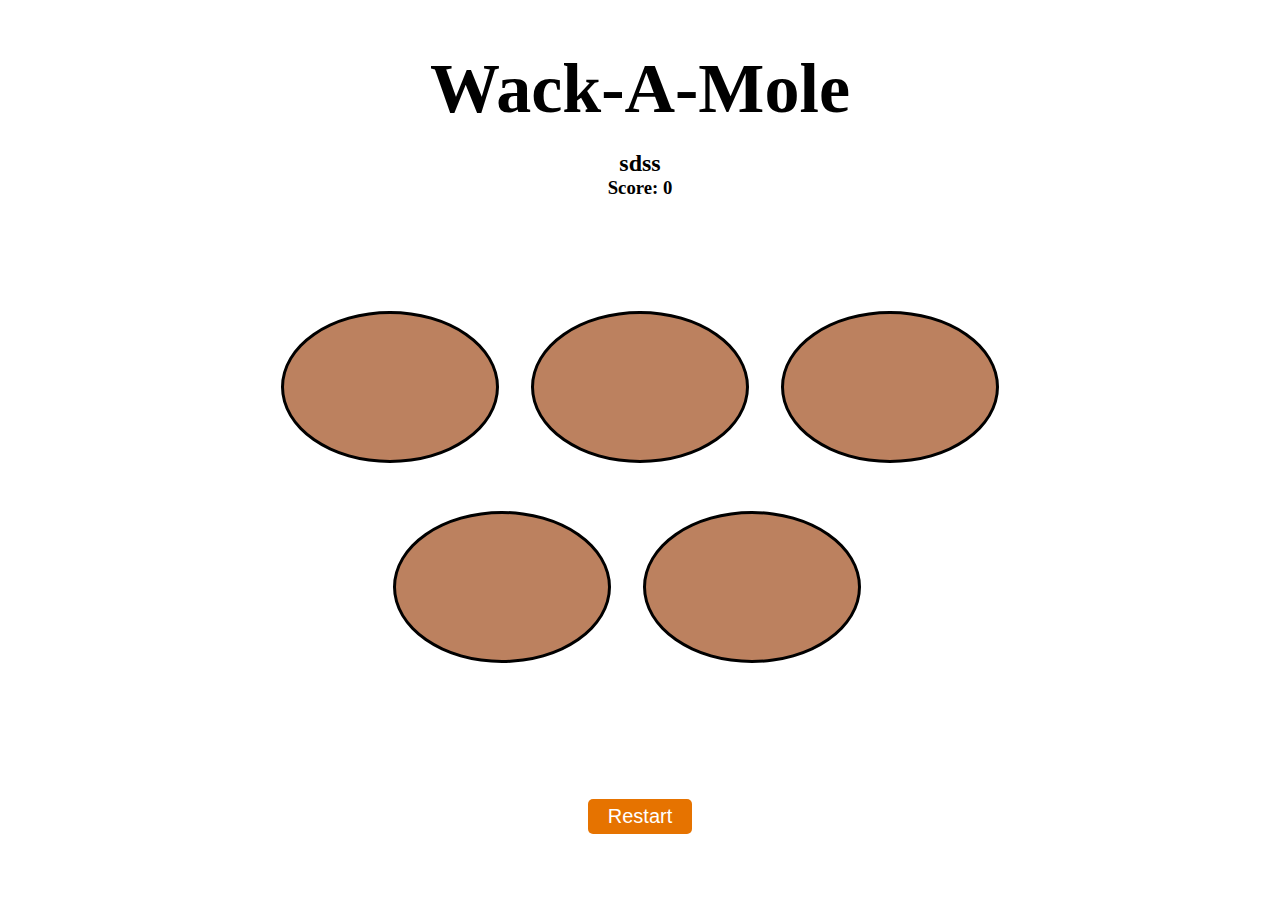
==== index.html @ bea44535 "called all my variables from html document" ====
<!DOCTYPE html>
<html lang="en">

<head>
    <meta charset="UTF-8">
    <meta http-equiv="X-UA-Compatible" content="IE=edge">
    <meta name="viewport" content="width=device-width, initial-scale=1.0">
    <link rel="stylesheet" type="text/css" href="style.css">
    <script defer src="app.js" charset="utf-8"></script>
    <title>Wack-A-Mole</title>
</head>

<body>
    <header>
        <h1>Wack-A-Mole</h1>
    </header>
    <section>
        <h2 id="live-status">sdss</h2>
        <h3>Score: <span id="player-score">0</span></h3>
    </section>
    <section class="container">
        <div class="cell cell-top" cell-index="1"></div>
        <div class="cell cell-top" cell-index="2"></div>
        <div class="cell cell-top" grid-index="3"></div>
        <div class="cell cell-bottom" cell-index="4"></div>
        <div class="cell cell-bottom" cell-index="5"></div>
    </section>

    <footer>
        <button id="restart-button">Restart</button>
    </footer>
</body>

</html>
---- style.css ----
* {
    padding: 0;
    margin: 0;
}

body {
    display: flex;
    flex-direction: column;
    align-items: center;
    text-align: center;

    background-image: url(https://opengameart.org/sites/default/files/grass_template2_0.jpg);
    background-repeat: no-repeat;
    background-size: cover;

}

h1 {
    margin: .2em 1em;
    padding: .5em 1em .1em 1em;
    font-size: 70px;
}

.container {
    display: grid;
    grid-template-columns: 250px 250px 250px;
    grid-template-rows: 200px 200px;
    margin: 5rem;
}

.cell {
    border: 3px solid black;
    border-radius: 70%;
    background-color: #BC815F;

    cursor: pointer;

}

.cell:hover,
button:hover {
    background-color: #e673008f;
}

.cell-top {
    margin: 2rem 1rem 1rem 1rem;


}

.cell-bottom {
    display: flex;
    position: relative;
    left: 7rem;
    margin: 2rem 1rem 1rem 1rem;
    padding: 3rem;
    justify-content: space-between;


}

button {
    margin: 2em;
    padding: .3em 1em;
    font-size: 20px;
    background-color: #e67300;
    border-radius: 5px;
    border: none;
    color: white;
    cursor: pointer;
}
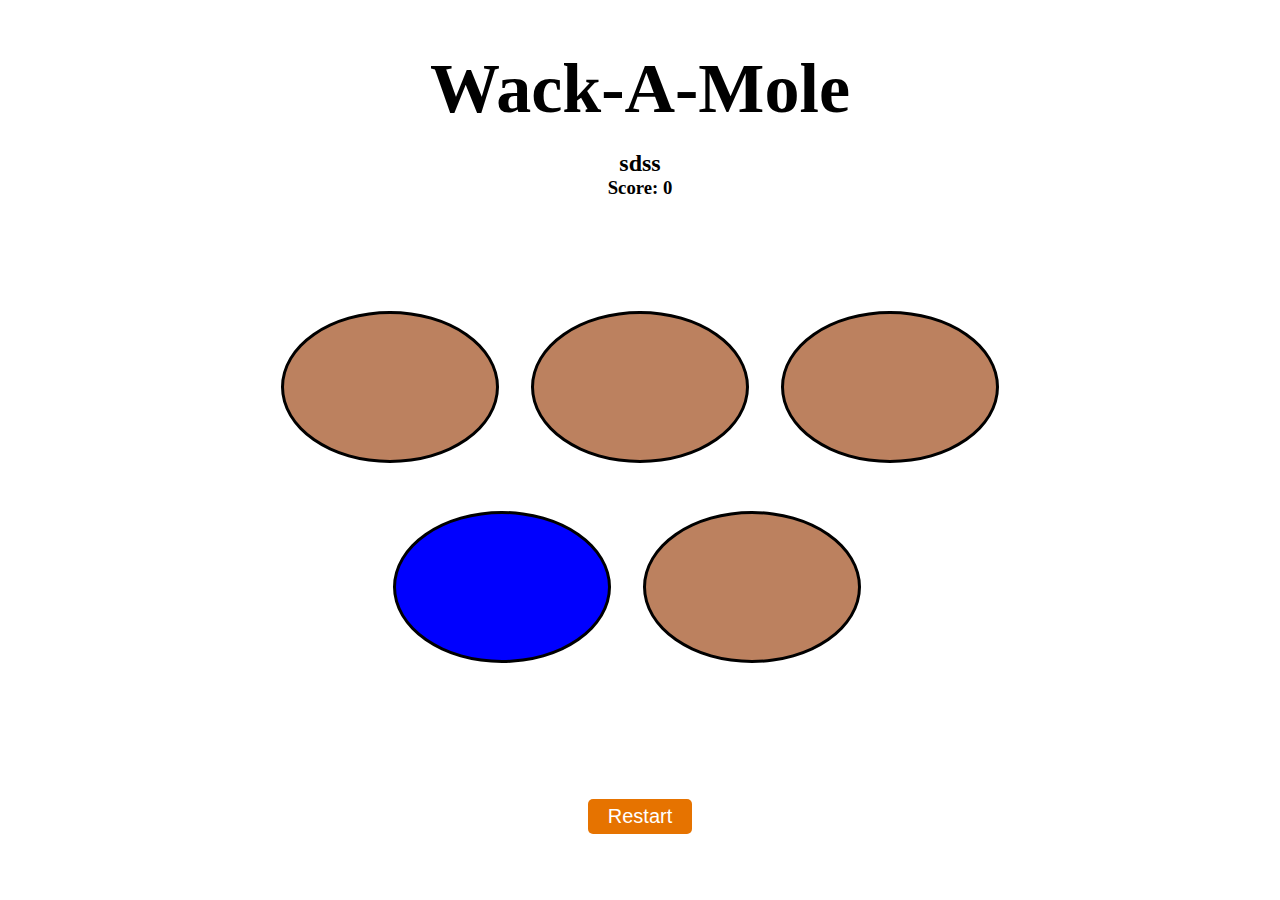
==== commit 41faf406: "added randomization" ====
--- a/index.html
+++ b/index.html
@@ -19,11 +19,11 @@
         <h3>Score: <span id="player-score">0</span></h3>
     </section>
     <section class="container">
-        <div class="cell cell-top" cell-index="1"></div>
-        <div class="cell cell-top" cell-index="2"></div>
-        <div class="cell cell-top" grid-index="3"></div>
-        <div class="cell cell-bottom" cell-index="4"></div>
-        <div class="cell cell-bottom" cell-index="5"></div>
+        <div class="cell cell-top" id="1"></div>
+        <div class="cell cell-top" id="2"></div>
+        <div class="cell cell-top" id="3"></div>
+        <div class="cell cell-bottom" id="4"></div>
+        <div class="cell cell-bottom" id="5"></div>
     </section>
 
     <footer>
--- a/style.css
+++ b/style.css
@@ -53,7 +53,6 @@
     position: relative;
     left: 7rem;
     margin: 2rem 1rem 1rem 1rem;
-    padding: 3rem;
     justify-content: space-between;
 
 
@@ -68,4 +67,8 @@
     border: none;
     color: white;
     cursor: pointer;
+}
+
+.mole {
+    background-color: blue;
 }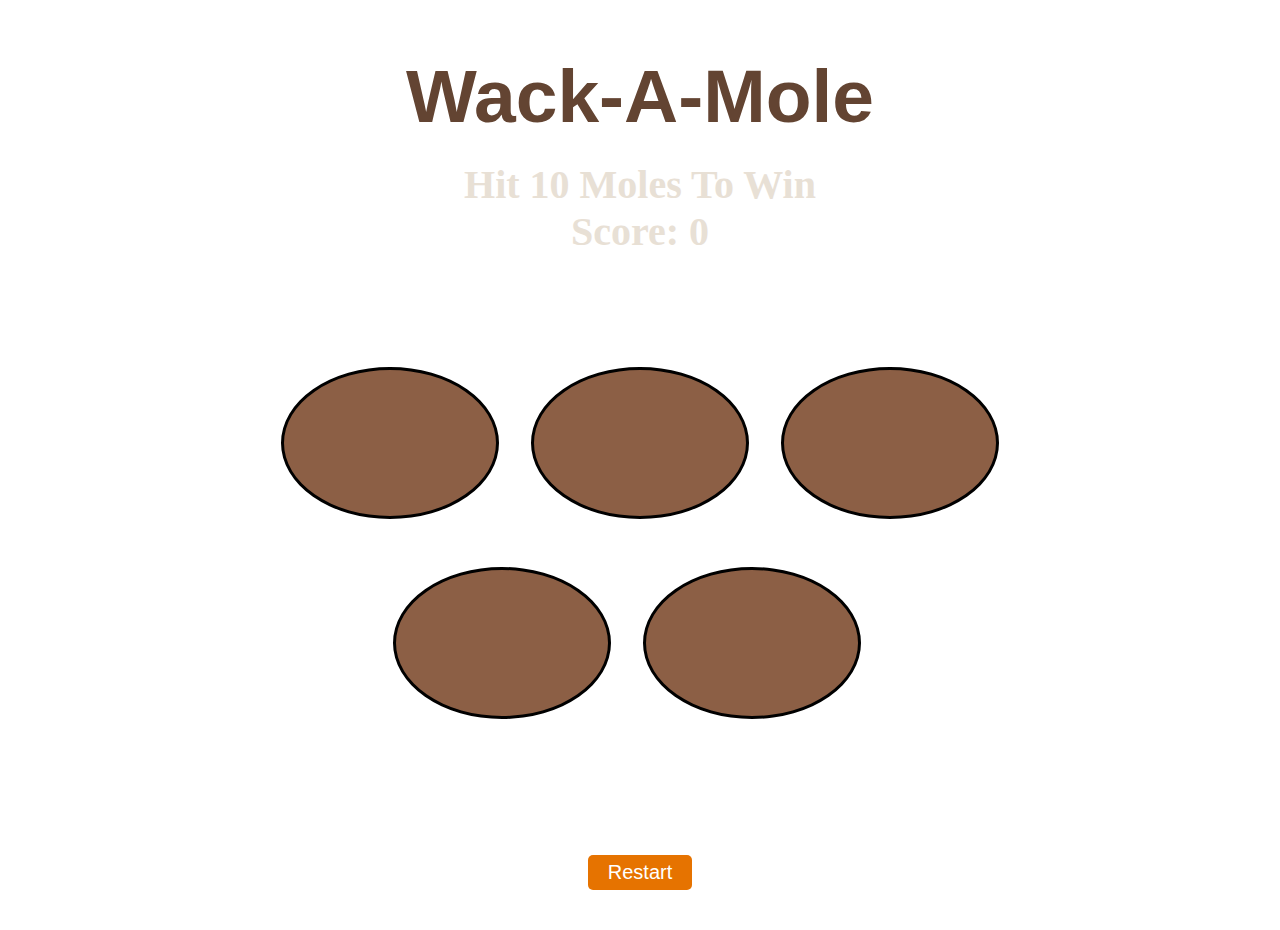
==== commit 37aa0264: "added sound effects and costum fonts" ====
--- a/index.html
+++ b/index.html
@@ -5,6 +5,7 @@
     <meta charset="UTF-8">
     <meta http-equiv="X-UA-Compatible" content="IE=edge">
     <meta name="viewport" content="width=device-width, initial-scale=1.0">
+    <link href="http://fonts.cdnfonts.com/css/maceriamlapide" rel="stylesheet">
     <link rel="stylesheet" type="text/css" href="style.css">
     <script defer src="app.js" charset="utf-8"></script>
     <title>Wack-A-Mole</title>
--- a/style.css
+++ b/style.css
@@ -16,9 +16,17 @@
 }
 
 h1 {
+    font-family: 'MaceriamPutri', sans-serif;
     margin: .2em 1em;
     padding: .5em 1em .1em 1em;
-    font-size: 70px;
+    font-size: 75px;
+    color: #634432;
+}
+
+h2,
+h3 {
+    color: #e8e0d5;
+    font-size: 40px;
 }
 
 .container {
@@ -31,16 +39,12 @@
 .cell {
     border: 3px solid black;
     border-radius: 70%;
-    background-color: #BC815F;
+    background-color: #8c5f45;
 
     cursor: pointer;
 
 }
 
-.cell:hover,
-button:hover {
-    background-color: #e673008f;
-}
 
 .cell-top {
     margin: 2rem 1rem 1rem 1rem;
@@ -70,5 +74,11 @@
 }
 
 .mole {
-    background-color: blue;
+    background-image: url('../images/mole.png');
+    background-size: cover;
+}
+
+.mole:active {
+    background-image: url('../images/mole2.png');
+    background-size: cover;
 }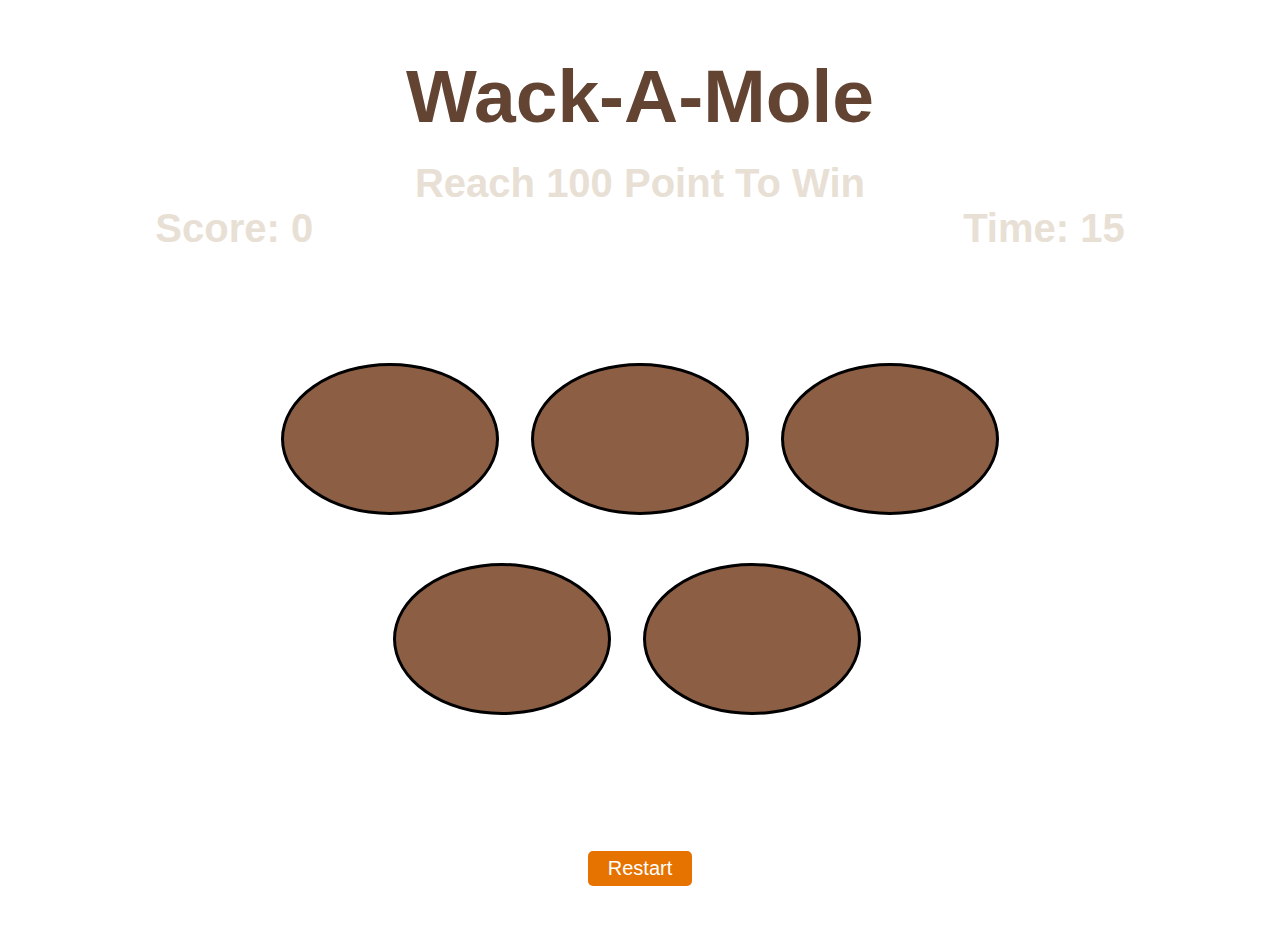
==== commit 92b8a832: "updated the markdown page, and fixed bugs like music keeps playing after game over and timer not wan" ====
--- a/index.html
+++ b/index.html
@@ -5,6 +5,7 @@
     <meta charset="UTF-8">
     <meta http-equiv="X-UA-Compatible" content="IE=edge">
     <meta name="viewport" content="width=device-width, initial-scale=1.0">
+    <link href="http://fonts.cdnfonts.com/css/minecraftia" rel="stylesheet">
     <link href="http://fonts.cdnfonts.com/css/maceriamlapide" rel="stylesheet">
     <link rel="stylesheet" type="text/css" href="style.css">
     <script defer src="app.js" charset="utf-8"></script>
@@ -17,7 +18,10 @@
     </header>
     <section>
         <h2 id="live-status">sdss</h2>
-        <h3>Score: <span id="player-score">0</span></h3>
+        <div id="counters">
+            <h3>Score: <span id="player-score">0</span></h3>
+            <h3>Time: <span id="seconds"></span></h3>
+        </div>
     </section>
     <section class="container">
         <div class="cell cell-top" id="1"></div>
--- a/style.css
+++ b/style.css
@@ -25,6 +25,7 @@
 
 h2,
 h3 {
+    font-family: 'Minecraftia', sans-serif;
     color: #e8e0d5;
     font-size: 40px;
 }
@@ -81,4 +82,15 @@
 .mole:active {
     background-image: url('../images/mole2.png');
     background-size: cover;
+}
+
+#counters {
+    display: inline-flex;
+    flex-direction: row;
+    justify-content: space-between;
+
+}
+
+#player-score {
+    margin-right: 650px;
 }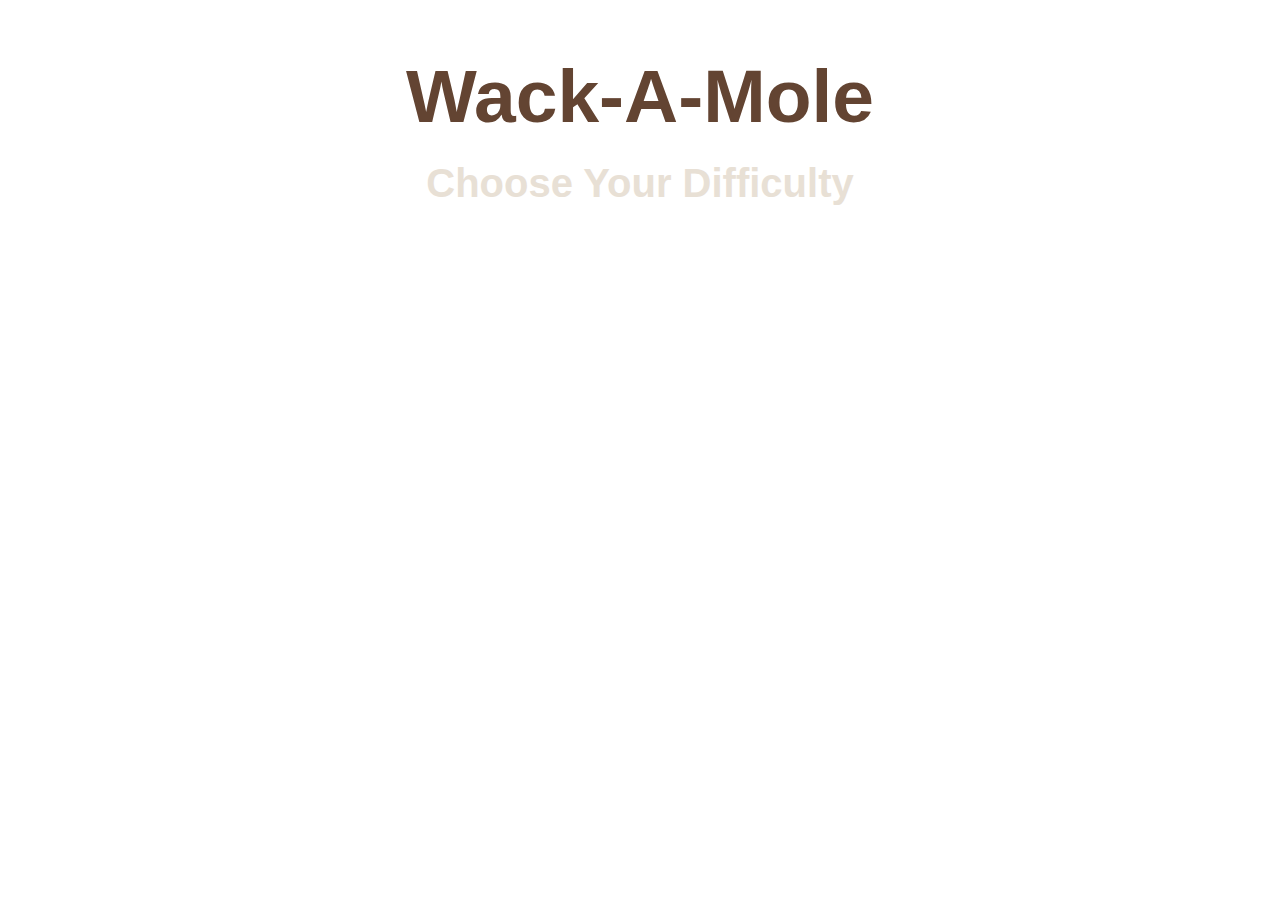
==== commit 1473368c: "created new .html and .js files to expand the game" ====
--- a/index.html
+++ b/index.html
@@ -5,11 +5,9 @@
     <meta charset="UTF-8">
     <meta http-equiv="X-UA-Compatible" content="IE=edge">
     <meta name="viewport" content="width=device-width, initial-scale=1.0">
-    <link href="http://fonts.cdnfonts.com/css/minecraftia" rel="stylesheet">
-    <link href="http://fonts.cdnfonts.com/css/maceriamlapide" rel="stylesheet">
     <link rel="stylesheet" type="text/css" href="style.css">
     <script defer src="app.js" charset="utf-8"></script>
-    <title>Wack-A-Mole</title>
+    <title>Welcome Page</title>
 </head>
 
 <body>
@@ -17,23 +15,12 @@
         <h1>Wack-A-Mole</h1>
     </header>
     <section>
-        <h2 id="live-status">sdss</h2>
-        <div id="counters">
-            <h3>Score: <span id="player-score">0</span></h3>
-            <h3>Time: <span id="seconds"></span></h3>
-        </div>
-    </section>
-    <section class="container">
-        <div class="cell cell-top" id="1"></div>
-        <div class="cell cell-top" id="2"></div>
-        <div class="cell cell-top" id="3"></div>
-        <div class="cell cell-bottom" id="4"></div>
-        <div class="cell cell-bottom" id="5"></div>
+        <h2>Choose Your Difficulty</h2>
+
     </section>
 
-    <footer>
-        <button id="restart-button">Restart</button>
-    </footer>
+
+
 </body>
 
 </html>--- a/style.css
+++ b/style.css
@@ -74,6 +74,21 @@
     cursor: pointer;
 }
 
+.levels {
+    display: inline-block;
+    flex-direction: row;
+    margin-top: 5rem;
+}
+
+.level-image {
+    display: flex;
+    flex-direction: column;
+    margin: 0 5rem;
+}
+
+
+
+/* Game css */
 .mole {
     background-image: url('../images/mole.png');
     background-size: cover;
@@ -88,9 +103,10 @@
     display: inline-flex;
     flex-direction: row;
     justify-content: space-between;
+    margin-top: 20px;
 
 }
 
 #player-score {
-    margin-right: 650px;
+    margin-right: 500px;
 }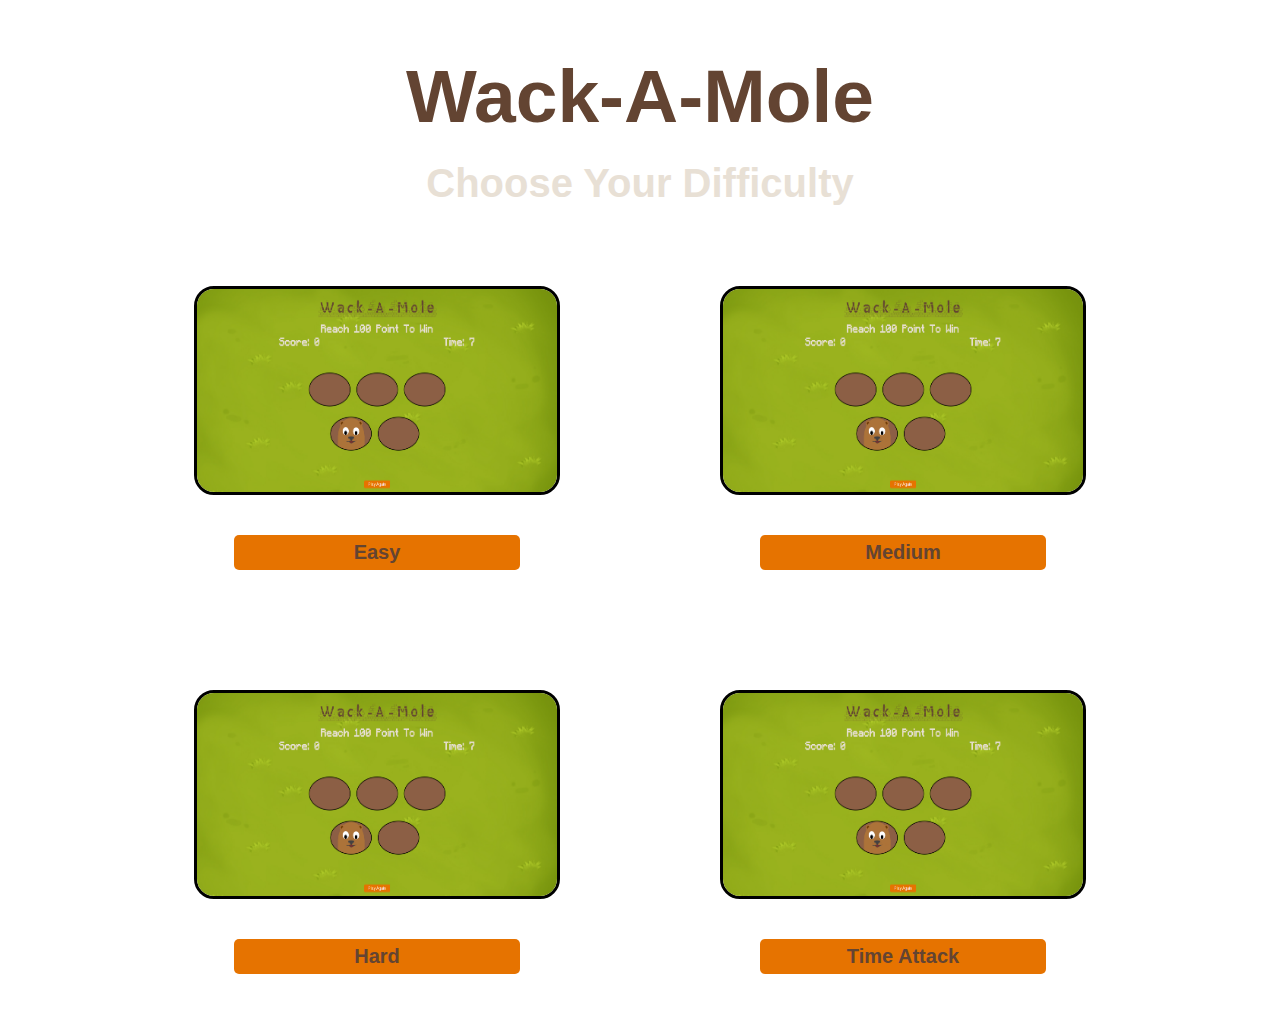
==== commit 815808a9: "created a welcome page with links to game modes" ====
--- a/index.html
+++ b/index.html
@@ -16,7 +16,27 @@
     </header>
     <section>
         <h2>Choose Your Difficulty</h2>
+        <div class="levels">
+            <div class="level-image">
+                <img src="../images/easy.png" alt="easy level" width="360" height="203" class="game-image">
+                <button><a href="mole-easy.html">Easy</a></button>
+            </div>
+            <div class="level-image">
+                <img src="../images/easy.png" alt="medium level" width="360" height="203" class="game-image">
+                <button><a href="mole-medium.html">Medium</a></button>
+            </div>
+        </div>
 
+        <div class="levels">
+            <div class="level-image">
+                <img src="../images/easy.png" alt="hard level" width="360" height="203" class="game-image">
+                <button><a href="mole-hard.html">Hard</a></button>
+            </div>
+            <div class="level-image">
+                <img src="../images/easy.png" alt="time attack" width="360" height="203" class="game-image">
+                <button><a href="time-attack.html">Time Attack</a></button>
+            </div>
+        </div>
     </section>
 
 
--- a/style.css
+++ b/style.css
@@ -74,9 +74,12 @@
     cursor: pointer;
 }
 
+button:hover {
+    background-color: #e67300c5;
+}
+
 .levels {
-    display: inline-block;
-    flex-direction: row;
+    display: inline-flex;
     margin-top: 5rem;
 }
 
@@ -85,6 +88,18 @@
     flex-direction: column;
     margin: 0 5rem;
 }
+
+.game-image {
+    border: 3px solid black;
+    border-radius: 20px;
+}
+
+a {
+    text-decoration: none;
+    color: #634432;
+    font-weight: bold;
+}
+
 
 
 
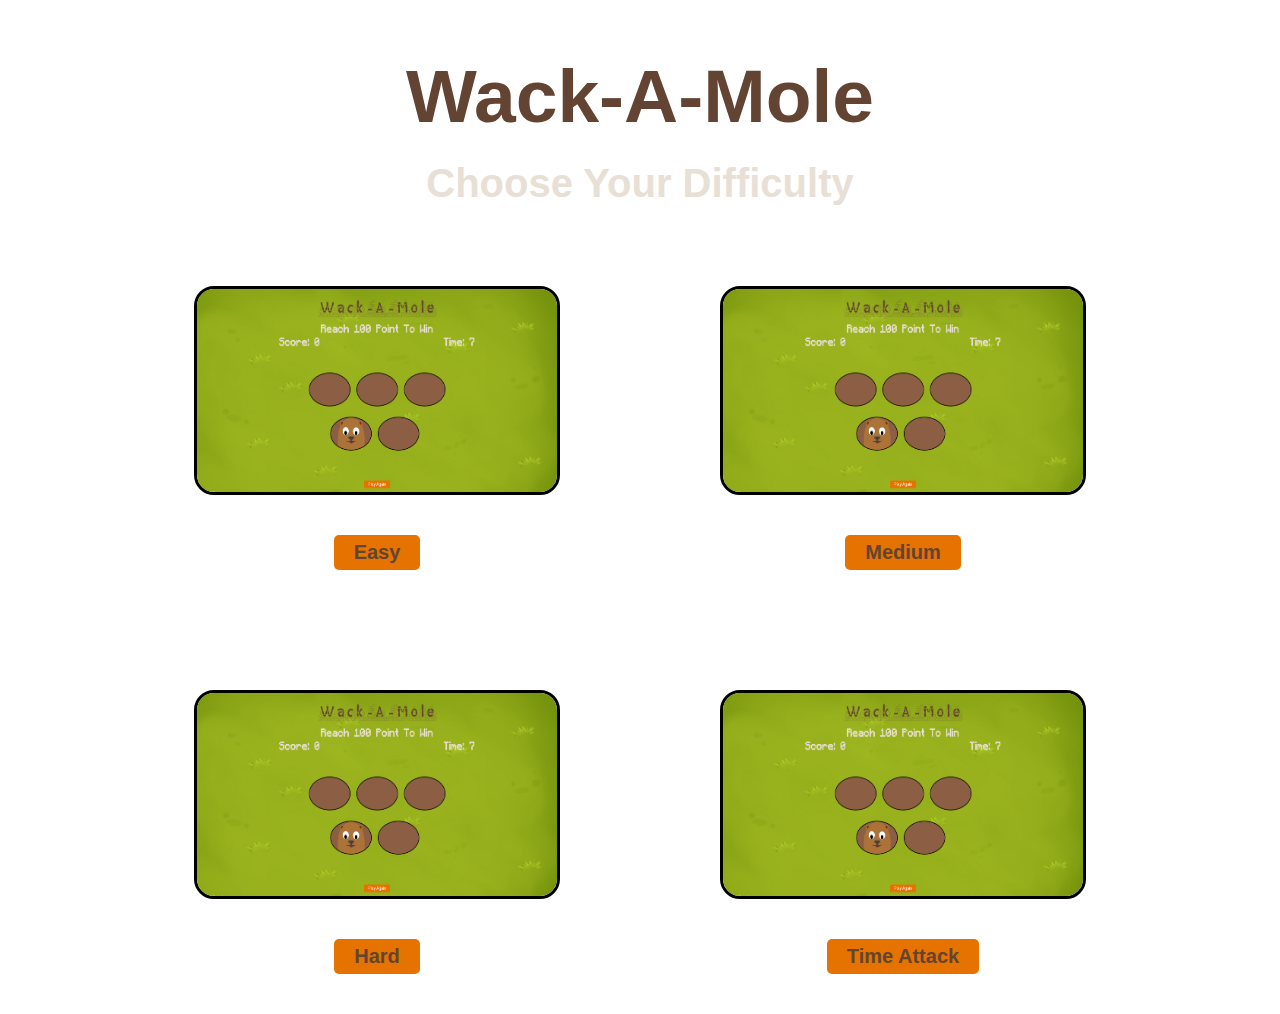
==== commit 347c264a: "created a medium level" ====
--- a/index.html
+++ b/index.html
@@ -5,6 +5,8 @@
     <meta charset="UTF-8">
     <meta http-equiv="X-UA-Compatible" content="IE=edge">
     <meta name="viewport" content="width=device-width, initial-scale=1.0">
+    <link href="http://fonts.cdnfonts.com/css/minecraftia" rel="stylesheet">
+    <link href="http://fonts.cdnfonts.com/css/maceriamlapide" rel="stylesheet">
     <link rel="stylesheet" type="text/css" href="style.css">
     <script defer src="app.js" charset="utf-8"></script>
     <title>Welcome Page</title>
@@ -19,22 +21,22 @@
         <div class="levels">
             <div class="level-image">
                 <img src="../images/easy.png" alt="easy level" width="360" height="203" class="game-image">
-                <button><a href="mole-easy.html">Easy</a></button>
+                <a href="mole-easy.html"><button>Easy</button></a>
             </div>
             <div class="level-image">
                 <img src="../images/easy.png" alt="medium level" width="360" height="203" class="game-image">
-                <button><a href="mole-medium.html">Medium</a></button>
+                <a href="mole-medium.html"><button>Medium</button></a>
             </div>
         </div>
 
         <div class="levels">
             <div class="level-image">
                 <img src="../images/easy.png" alt="hard level" width="360" height="203" class="game-image">
-                <button><a href="mole-hard.html">Hard</a></button>
+                <a href="mole-hard.html"><button>Hard</button></a>
             </div>
             <div class="level-image">
                 <img src="../images/easy.png" alt="time attack" width="360" height="203" class="game-image">
-                <button><a href="time-attack.html">Time Attack</a></button>
+                <a href="time-attack.html"><button>Time Attack</button></a>
             </div>
         </div>
     </section>
--- a/style.css
+++ b/style.css
@@ -34,7 +34,7 @@
     display: grid;
     grid-template-columns: 250px 250px 250px;
     grid-template-rows: 200px 200px;
-    margin: 5rem;
+    margin: 2rem;
 }
 
 .cell {
@@ -49,17 +49,22 @@
 
 .cell-top {
     margin: 2rem 1rem 1rem 1rem;
+    grid-row: 1;
+}
 
-
+.cell-middle {
+    display: flex;
+    position: relative;
+    left: 8rem;
+    margin: 2rem 1rem 1rem 1rem;
+    grid-row: 2;
 }
 
 .cell-bottom {
-    display: flex;
     position: relative;
-    left: 7rem;
+    grid-row: 3;
     margin: 2rem 1rem 1rem 1rem;
-    justify-content: space-between;
-
+    padding: 4.7rem;
 
 }
 
@@ -67,10 +72,11 @@
     margin: 2em;
     padding: .3em 1em;
     font-size: 20px;
+    color: #634432;
+    font-weight: bold;
     background-color: #e67300;
     border-radius: 5px;
     border: none;
-    color: white;
     cursor: pointer;
 }
 
@@ -94,11 +100,6 @@
     border-radius: 20px;
 }
 
-a {
-    text-decoration: none;
-    color: #634432;
-    font-weight: bold;
-}
 
 
 
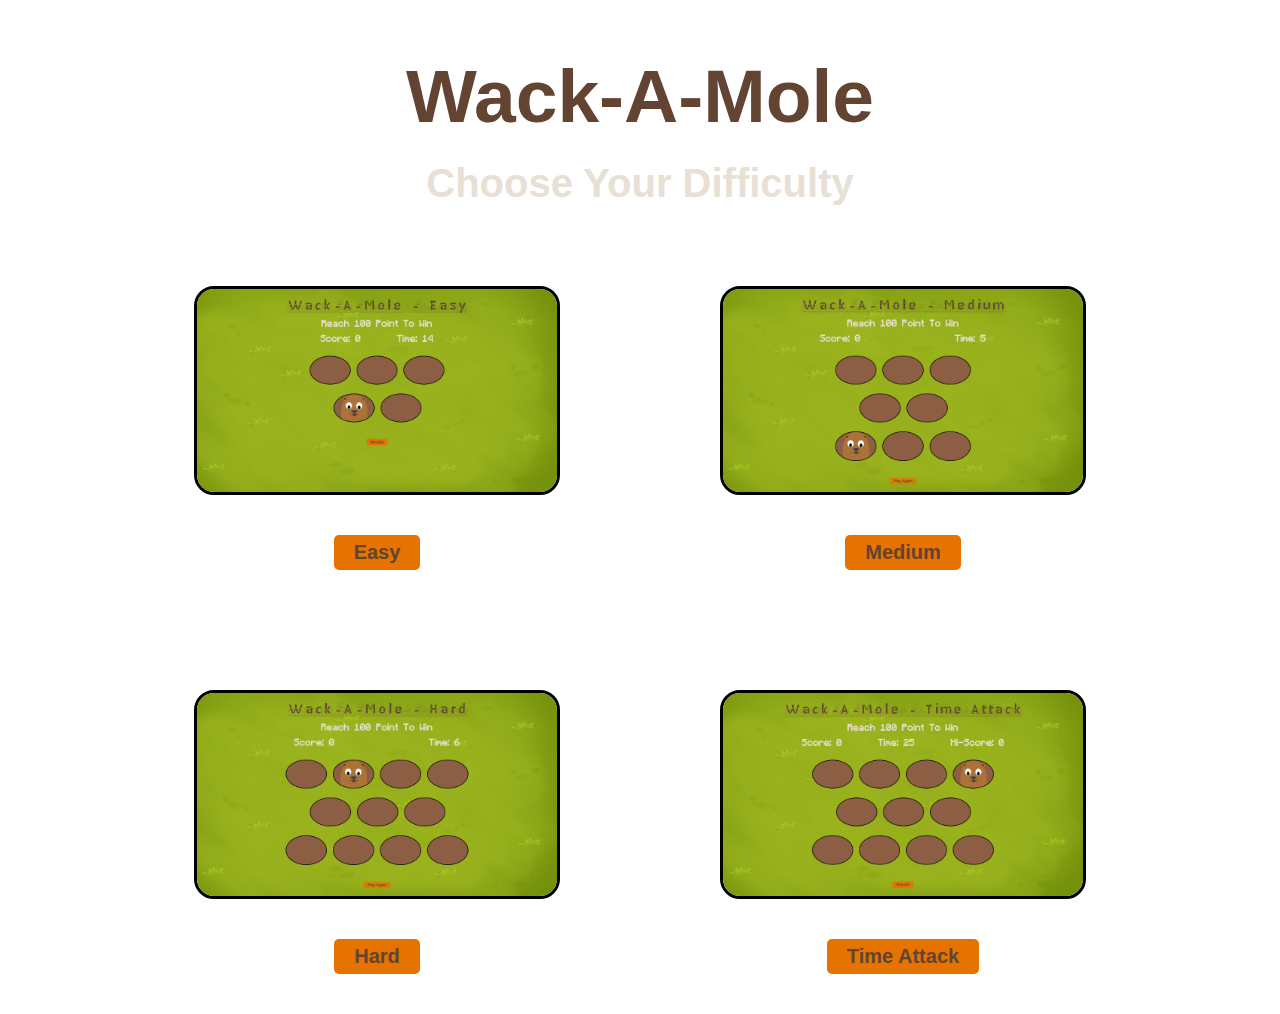
==== commit 5575e77e: "fixed visual errors(spelling errors, bad images)" ====
--- a/index.html
+++ b/index.html
@@ -20,22 +20,22 @@
         <h2>Choose Your Difficulty</h2>
         <div class="levels">
             <div class="level-image">
-                <img src="../images/easy.png" alt="easy level" width="360" height="203" class="game-image">
+                <img src="../images/wam-easy.png" alt="easy level" width="360" height="203" class="game-image">
                 <a href="mole-easy.html"><button>Easy</button></a>
             </div>
             <div class="level-image">
-                <img src="../images/easy.png" alt="medium level" width="360" height="203" class="game-image">
+                <img src="../images/wam-medium.png" alt="medium level" width="360" height="203" class="game-image">
                 <a href="mole-medium.html"><button>Medium</button></a>
             </div>
         </div>
 
         <div class="levels">
             <div class="level-image">
-                <img src="../images/easy.png" alt="hard level" width="360" height="203" class="game-image">
+                <img src="../images/wam-hard.png" alt="hard level" width="360" height="203" class="game-image">
                 <a href="mole-hard.html"><button>Hard</button></a>
             </div>
             <div class="level-image">
-                <img src="../images/easy.png" alt="time attack" width="360" height="203" class="game-image">
+                <img src="../images/time-attack.png" alt="time attack" width="360" height="203" class="game-image">
                 <a href="time-attack.html"><button>Time Attack</button></a>
             </div>
         </div>
--- a/style.css
+++ b/style.css
@@ -30,9 +30,20 @@
     font-size: 40px;
 }
 
+h3 {
+    margin: 0 6rem;
+}
+
 .container {
     display: grid;
     grid-template-columns: 250px 250px 250px;
+    grid-template-rows: 200px 200px;
+    margin: 2rem;
+}
+
+.container-hard {
+    display: grid;
+    grid-template-columns: 250px 250px 250px 250px;
     grid-template-rows: 200px 200px;
     margin: 2rem;
 }
@@ -121,8 +132,4 @@
     justify-content: space-between;
     margin-top: 20px;
 
-}
-
-#player-score {
-    margin-right: 500px;
 }